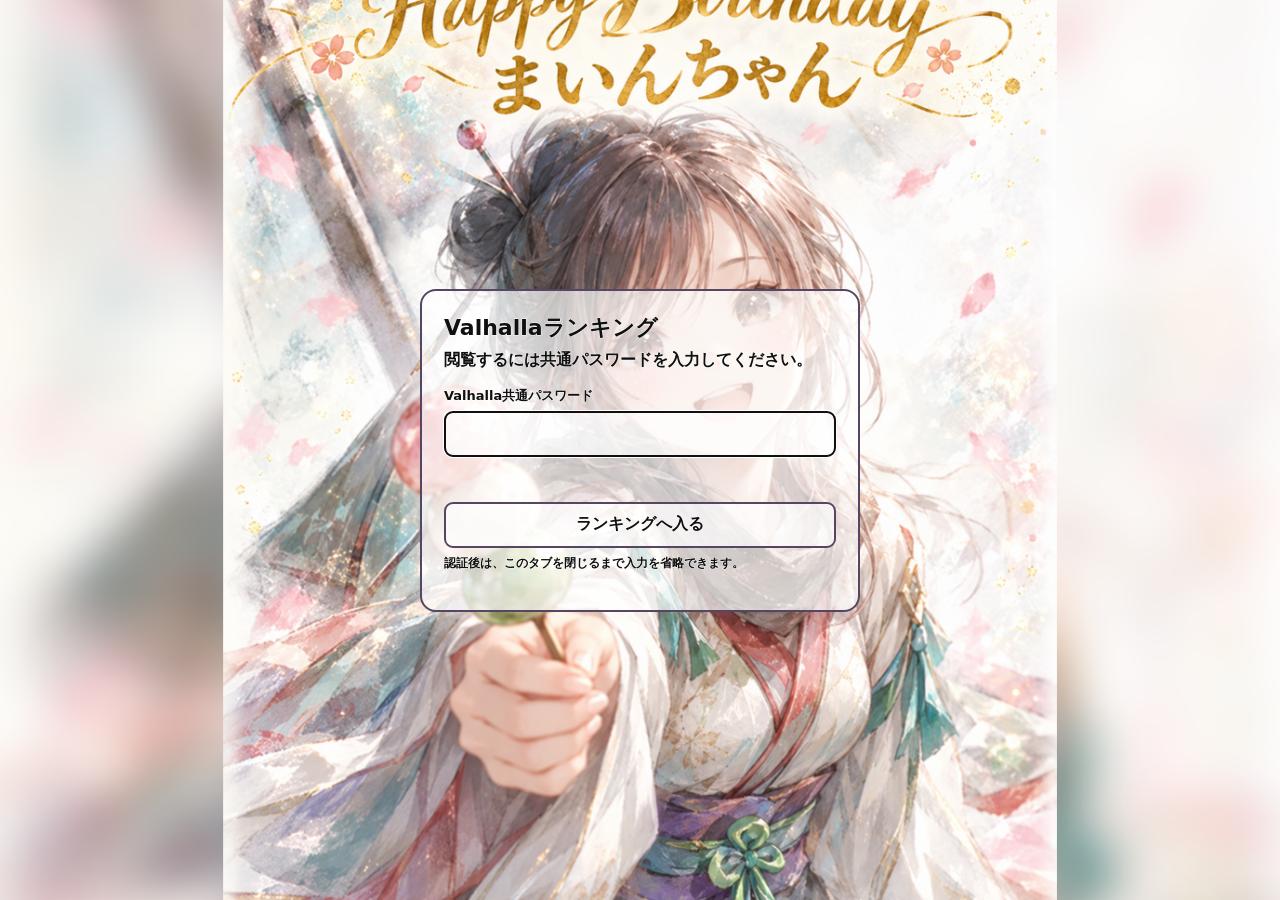
==== formations.html @ 10d47404 "公開ランキング v102: formations.html" ====
<!doctype html>
<html lang="ja">
  <head>
    <meta charset="utf-8" />
    <meta name="viewport" content="width=device-width,initial-scale=1" />
    <meta
      http-equiv="Cache-Control"
      content="no-cache,no-store,must-revalidate"
    />
    <title>みんなの編成</title>
    <meta name="theme-color" content="#554761" />
    <meta name="mobile-web-app-capable" content="yes" />
    <meta name="apple-mobile-web-app-capable" content="yes" />
    <meta name="apple-mobile-web-app-status-bar-style" content="black-translucent" />
    <meta name="apple-mobile-web-app-title" content="Valhalla" />
    <link rel="manifest" href="manifest.webmanifest?v=69" />
    <link rel="apple-touch-icon" sizes="180x180" href="pwa-icon-180.png?v=69" />
    <script src="pwa.js?v=69" defer></script>
    <link rel="stylesheet" href="formations-bulk.css?v=55" />
    <link rel="stylesheet" href="formations.css?v=80" />
    <link rel="stylesheet" href="site-auth.css?v=80" />
    <script src="site-auth.js?v=55" defer></script>
  </head>
  <body>
    <header>
      <div>
        <h1>みんなの編成</h1>
        <p>Valhallaメンバー登録編成</p>
      </div>
      <div class="headButtons">
        <a href="./">ランキングへ戻る</a
        ><button id="openForm">編成を登録</button>
      </div>
    </header>
    <main>
      <p id="status">読込中…</p>
      <div id="players"></div>
    </main>
    <dialog id="formDialog">
      <form id="formationForm">
        <div class="dialogHead">
          <div>
            <h2>編成を登録・編集</h2>
            <p>1人につき最大15編成</p>
          </div>
          <button type="button" id="closeForm">閉じる</button>
        </div>
        <div class="formBody">
          <div class="basic">
            <label
              >プレイヤー名<input
                name="playerName"
                maxlength="30"
                required /></label
            ><label
              >共通キャラレベル<input
                name="commonLevel"
                type="number"
                min="1"
                max="9999"
                required /></label
            ><label
              >編成名・用途<input
                name="formationName"
                maxlength="40"
                placeholder="対人用・防衛用など" /></label
            ><label
              >編成信頼度<select name="reliability" required>
                <option value="1">☆1</option>
                <option value="2">☆2</option>
                <option value="3" selected>☆3</option>
                <option value="4">☆4</option>
                <option value="5">☆5</option>
              </select></label
            ><label class="commentField"
              >編成コメント<textarea
                name="formationComment"
                maxlength="500"
                rows="4"
                placeholder="編成の使い方や注意点など"
              ></textarea></label
            ><label
              >Valhalla共通パスワード<input
                name="guildPassword"
                type="password"
                required /></label
            ><label
              >自分の編集パスワード<input
                name="editPassword"
                type="password"
                minlength="4"
                required
            /></label>
          </div>
          <input name="formationNo" type="hidden" value="1" />
          <div class="formationSwitch">
            <div class="formationSwitchHead">
              <b id="currentFormationLabel">編成1</b
              ><span id="currentFormationState">未入力</span>
            </div>
            <div id="formationTabs" class="formationTabs"></div>
          </div>
          <div id="charFields" class="charFields"></div>
          <p id="formMessage"></p>
          <button class="save" type="submit">入力した編成をまとめて保存</button>
          <p class="bulkNote">登録内容がある編成だけを一度に保存します。</p>
        </div>
      </form>
    </dialog>
    <dialog id="renameDialog">
      <form id="renameForm">
        <div class="dialogHead">
          <div>
            <h2>プレイヤー名を一括変更</h2>
            <p>現在：<span id="renameCurrent"></span></p>
          </div>
          <button type="button" id="closeRename">閉じる</button>
        </div>
        <div class="formBody">
          <p>このプレイヤーが登録している全編成の名前をまとめて変更します。</p>
          <div class="basic">
            <label
              >新しいプレイヤー名<input
                name="newPlayerName"
                maxlength="30"
                required /></label
            ><label
              >Valhalla共通パスワード<input
                name="guildPassword"
                type="password"
                required /></label
            ><label
              >自分の編集パスワード<input
                name="editPassword"
                type="password"
                minlength="4"
                required
            /></label>
          </div>
          <p id="renameMessage"></p>
          <button class="renameConfirm" type="submit">
            全編成のプレイヤー名を変更
          </button>
        </div>
      </form>
    </dialog>
    <dialog id="resetDialog">
      <form id="resetForm">
        <div class="dialogHead">
          <div>
            <h2>編成を初期化</h2>
            <p>
              <span id="resetPlayer"></span>・編成<span id="resetNumber"></span>
            </p>
          </div>
          <button type="button" id="closeReset">閉じる</button>
        </div>
        <div class="formBody">
          <p class="resetWarning">
            この編成の登録データを削除し、編成番号を未登録に戻します。この操作は元に戻せません。
          </p>
          <div class="basic">
            <label
              >Valhalla共通パスワード<input
                name="guildPassword"
                type="password"
                required /></label
            ><label
              >自分の編集パスワード<input
                name="editPassword"
                type="password"
                minlength="4"
                required
            /></label>
          </div>
          <p id="resetMessage"></p>
          <button class="resetConfirm" type="submit">この編成を初期化</button>
        </div>
      </form>
    </dialog>
    <dialog id="deletePlayerDialog">
      <form id="deletePlayerForm">
        <div class="dialogHead">
          <div>
            <h2>登録者を削除</h2>
            <p>対象：<span id="deletePlayerName"></span></p>
          </div>
          <button type="button" id="closeDeletePlayer">閉じる</button>
        </div>
        <div class="formBody">
          <p class="resetWarning">
            この登録者と、登録済みの全編成を削除します。この操作は元に戻せません。
          </p>
          <div class="basic">
            <label
              >Valhalla共通パスワード<input
                name="guildPassword"
                type="password"
                required /></label
            ><label
              >管理者専用パスワード<input
                name="adminPassword"
                type="password"
                required
            /></label>
          </div>
          <p id="deletePlayerMessage"></p>
          <button class="deletePlayerConfirm" type="submit">
            この登録者を削除
          </button>
        </div>
      </form>
    </dialog>
    <script src="formations.js?v=58"></script>
  </body>
</html>
---- formations-bulk.css ----
.formationSwitch{margin-top:14px;padding:10px;border:1px solid var(--line);border-radius:10px;background:#141a23}
.formationSwitchHead{display:flex;justify-content:space-between;align-items:center;margin-bottom:8px}
.formationSwitchHead span{color:var(--muted);font-size:13px}
.formationTabs{display:grid;grid-template-columns:repeat(15,minmax(42px,1fr));gap:5px}
.formationTab{min-height:40px;padding:5px;background:#344154}
.formationTab.active{background:#277fc1}
.formationTab.filled::after{content:"●";display:block;color:#68d391;font-size:8px;line-height:8px}
.bulkNote{margin:7px 0 0;color:var(--muted);font-size:13px;text-align:center}
@media(max-width:700px){.formationTabs{grid-template-columns:repeat(5,1fr)}}
---- formations.css ----
:root {
  --bg: #0d1118;
  --panel: #171d27;
  --card: #202735;
  --line: #354052;
  --text: #f5f7fa;
  --muted: #aab4c2;
  --gold: #f6d56e;
}

/* v7.4.54: keep dialog changes from recalculating background-size: cover. */
body {
  position: relative;
  isolation: isolate;
  background: transparent !important;
}
body::before {
  content: "";
  position: fixed;
  top: 0;
  left: 0;
  width: 100vw;
  height: 100vh;
  height: 100lvh;
  z-index: -1;
  pointer-events: none;
  background: #e9e1eb url("site-theme-bg.png") center / cover no-repeat;
}
dialog {
  background-color: transparent !important;
  background-image: none !important;
  background-attachment: initial !important;
}
@media (max-width: 760px) {
  body::before {
    background-image: url("site-theme-bg-mobile.png");
    background-position: center center;
    background-size: cover;
  }
  dialog { background-image: none !important; }
}
* {
  box-sizing: border-box;
}
body {
  margin: 0;
  background: var(--bg);
  color: var(--text);
  font-family: system-ui, "Yu Gothic UI", sans-serif;
}
header {
  position: sticky;
  top: 0;
  z-index: 5;
  display: flex;
  justify-content: space-between;
  align-items: center;
  gap: 12px;
  padding: 16px 22px;
  background: #141a23;
  border-bottom: 1px solid var(--line);
}
h1 {
  margin: 0;
  font-size: 24px;
}
header p {
  margin: 4px 0 0;
  color: var(--muted);
}
button,
a,
input,
select {
  font: inherit;
}
button,
a {
  min-height: 42px;
  padding: 10px 15px;
  border: 1px solid var(--line);
  border-radius: 9px;
  background: #277fc1;
  color: #fff;
  font-weight: 800;
  text-decoration: none;
  cursor: pointer;
}
.headButtons {
  display: flex;
  gap: 8px;
}
.headButtons a {
  background: #344154;
}
main {
  max-width: 1120px;
  margin: auto;
  padding: 18px;
}
#status {
  color: var(--muted);
}
.player {
  margin-bottom: 16px;
  padding: 16px;
  background: var(--panel);
  border: 1px solid var(--line);
  border-radius: 15px;
}
.playerHead {
  display: flex;
  justify-content: space-between;
  gap: 10px;
  align-items: center;
}
.playerHead h2 {
  margin: 0;
}
.playerHead span {
  color: var(--muted);
}
.formations {
  display: grid;
  grid-template-columns: repeat(2, minmax(0, 1fr));
  gap: 12px;
  margin-top: 14px;
}
.formation {
  padding: 12px;
  background: #111721;
  border: 1px solid var(--line);
  border-radius: 13px;
}
.formation h3 {
  margin: 0 0 10px;
}
.deck {
  display: grid;
  grid-template-columns: repeat(5, minmax(0, 1fr));
  gap: 7px;
}
.char {
  min-width: 0;
  padding: 6px 3px;
  background: var(--card);
  border: 1px solid #39465a;
  border-radius: 11px;
  text-align: center;
}
.portrait {
  width: min(100%, 82px);
  aspect-ratio: 1;
  margin: auto;
  border: 1px solid #4b5668;
  border-radius: 9px;
  overflow: hidden;
  background: #10151d;
}
.portrait img {
  width: 100%;
  height: 100%;
  object-fit: cover;
}
.lv,
.rarity {
  display: block;
  font-size: 11px;
  font-weight: 900;
}
.rarity {
  color: var(--gold);
}
.stats {
  margin-top: 5px;
  padding-top: 5px;
  border-top: 1px solid #ffffff16;
  font-size: 10px;
  line-height: 1.55;
}
.weapon {
  display: inline-block;
  padding: 1px 5px;
  border-radius: 5px;
  background: #7c2532;
}
dialog {
  width: min(1100px, 100vw);
  height: 100vh;
  height: 100dvh;
  max-width: none;
  max-height: none;
  margin: 0 auto;
  padding: 0;
  border: 0;
  background: var(--bg);
  color: var(--text);
  overflow-x: hidden;
  overflow-y: auto;
  overscroll-behavior: contain;
  -webkit-overflow-scrolling: touch;
}
dialog form {
  min-height: 100%;
  min-height: 100dvh;
}
dialog::backdrop {
  background: #000b;
}
.dialogHead {
  position: sticky;
  top: 0;
  z-index: 2;
  display: flex;
  justify-content: space-between;
  align-items: center;
  padding: 14px 18px;
  background: #141a23;
  border-bottom: 1px solid var(--line);
}
.dialogHead h2 {
  margin: 0;
}
.dialogHead p {
  margin: 4px 0 0;
  color: var(--muted);
}
.dialogHead button {
  background: #914348;
}
.formBody {
  padding: 16px 16px max(28px, env(safe-area-inset-bottom));
}
.basic {
  display: grid;
  grid-template-columns: repeat(2, 1fr);
  gap: 10px;
}
.basic label,
.editChar label {
  display: block;
  color: var(--muted);
  font-size: 12px;
}
.basic input,
.basic select,
.basic textarea,
.editChar input,
.editChar select {
  width: 100%;
  min-height: 40px;
  margin-top: 4px;
  padding: 7px;
  border: 1px solid #455268;
  border-radius: 7px;
  background: #0d131c;
  color: #fff;
}
.charFields {
  display: grid;
  grid-template-columns: repeat(5, minmax(155px, 1fr));
  gap: 8px;
  margin-top: 14px;
  overflow-x: auto;
}
.editChar {
  padding: 9px;
  background: #1d2532;
  border-radius: 10px;
}
.editChar h3 {
  margin: 0 0 7px;
}
.pair {
  display: grid;
  grid-template-columns: 1fr 1fr;
  gap: 5px;
}
.save {
  display: block;
  width: 100%;
  margin-top: 14px;
  background: #268f63;
}
#formMessage {
  color: #ffb0b0;
}
.formationHead {
  display: flex;
  justify-content: space-between;
  align-items: center;
  gap: 8px;
  margin-bottom: 10px;
}
.formationHead h3 {
  margin: 0;
}
.formationActions {
  display: flex;
  gap: 6px;
}
.resetFormation,
.resetConfirm {
  background: #963f48;
}
.resetWarning {
  padding: 12px;
  border: 1px solid #963f48;
  border-radius: 9px;
  color: #ffb6bc;
}
.editFormation {
  min-height: 32px;
  padding: 5px 10px;
  background: #46556b;
  font-size: 12px;
}
.runeRows {
  display: grid;
  gap: 4px;
}
.playerToggle {
  display: flex;
  width: 100%;
  justify-content: space-between;
  align-items: center;
  gap: 12px;
  padding: 13px 15px;
  background: #202b3a;
  text-align: left;
  font-size: 18px;
}
.playerToggle small {
  color: var(--muted);
  font-size: 13px;
}
.playerToggle[aria-expanded="true"] {
  background: #285a82;
}
.playerDetails {
  margin-top: 12px;
}
.closePlayerDetails {
  display: block;
  width: min(100%, 520px);
  min-height: 48px;
  margin: 18px auto 2px;
  padding: 12px 18px;
  border: 2px solid #775f83;
  border-radius: 12px;
  background: rgba(74, 56, 84, 0.86);
  color: #fff;
  font: inherit;
  font-weight: 900;
  cursor: pointer;
}
.closePlayerDetails:hover { background: rgba(94, 72, 106, 0.94); }
.closePlayerDetails:focus-visible { outline: 3px solid #8dc9ff; outline-offset: 3px; }
.playerMeta {
  display: flex;
  flex-wrap: wrap;
  align-items: center;
  gap: 10px;
  margin-bottom: 8px;
}
.renamePlayer,
.renameConfirm {
  background: #7654a8;
}
.deletePlayer,
.deletePlayerConfirm {
  background: #963f48;
}
.commentField {
  grid-column: 1/-1;
}
.formationExtra {
  margin-top: 10px;
  padding: 10px;
  border-top: 1px solid #ffffff20;
}
.formationReliability {
  font-weight: 800;
}
.formationReliability span {
  color: var(--gold);
  letter-spacing: 2px;
}
.formationComment {
  margin-top: 6px;
  padding: 9px;
  border-radius: 8px;
  background: #0d131c;
  color: var(--muted);
  white-space: pre-wrap;
  overflow-wrap: anywhere;
}
.playerLevel {
  color: var(--muted);
  font-weight: 800;
}
@media (max-width: 700px) {
  header {
    align-items: flex-start;
    padding: 11px;
    flex-direction: column;
  }
  header h1 {
    font-size: 20px;
  }
  .headButtons {
    width: 100%;
  }
  .headButtons > * {
    flex: 1;
    text-align: center;
  }
  main {
    padding: 10px;
  }
  .formations {
    grid-template-columns: 1fr;
  }
  .player {
    padding: 11px;
  }
  .deck {
    gap: 5px;
  }
  .char {
    padding: 4px 2px;
  }
  .lv,
  .rarity,
  .stats {
    font-size: 9px;
  }
  .basic {
    grid-template-columns: 1fr;
  }
  .charFields {
    grid-template-columns: 1fr;
    overflow: visible;
  }
  .formBody {
    padding: 10px 10px max(34px, env(safe-area-inset-bottom));
  }
}

/* Keep one fixed-size background while lists and dialogs open. */
body {
  position: relative;
  isolation: isolate;
  background: transparent !important;
}
body::before {
  content: "";
  position: fixed;
  top: 0;
  left: 0;
  z-index: -1;
  width: 100vw;
  height: 100vh;
  height: 100lvh;
  pointer-events: none;
  background-color: #e9e1eb;
  background-image: url("site-theme-bg.png");
  background-position: center center;
  background-size: cover;
  background-repeat: no-repeat;
}
dialog { background-color: transparent !important; background-image: none !important; }
@media (max-width: 700px) {
  body::before {
    width: 100vw;
    height: 100vh;
    height: 100lvh;
    background-image: url("site-theme-bg-mobile.png");
    background-position: center center;
  }
}

/* v7.4.34 approved MementoMori glass theme */
:root {
  --bg: transparent;
  --panel: rgba(255, 255, 255, 0.03);
  --card: rgba(255, 255, 255, 0.03);
  --line: #554761;
  --text: #101010;
  --muted: #242424;
  --gold: #684a00;
}
html {
  min-height: 100%;
  background: #e9e1eb;
}
body,
dialog {
  background-color: #e9e1eb;
  background-image: url("site-theme-bg.png");
  background-position: center;
  background-size: cover;
  background-repeat: no-repeat;
  background-attachment: fixed;
  color: var(--text);
  font-weight: 700;
  text-shadow: none;
  -webkit-text-stroke: 0.85px rgba(255, 255, 255, 0.98);
  paint-order: stroke fill;
}

/* Match every registration control to the approved TOP typography. */
.basic input,
.basic select,
.basic textarea,
.editChar input,
.editChar select {
  color: #101010 !important;
  caret-color: #101010;
  font-weight: 700;
  text-shadow: none !important;
  -webkit-text-stroke: 0.85px rgba(255, 255, 255, 0.98);
  paint-order: stroke fill;
}
.basic input::placeholder,
.basic textarea::placeholder,
.editChar input::placeholder {
  color: #3b3b3b !important;
  opacity: 1;
}
.basic select option,
.editChar select option {
  background: #f4edf6;
  color: #101010;
}
header,
.player,
.formation,
.char,
.portrait,
.dialogHead,
.editChar,
.formationComment,
.playerToggle,
.basic input,
.basic select,
.basic textarea,
.editChar input,
.editChar select {
  background: rgba(255, 255, 255, 0.03) !important;
  backdrop-filter: none;
  box-shadow: none !important;
  border-color: var(--line) !important;
}
.player,
.formation,
.char,
.portrait,
.playerToggle,
.basic input,
.basic select,
.basic textarea,
.editChar input,
.editChar select,
button,
a {
  border-width: 2px !important;
}
button,
a {
  background: rgba(255, 255, 255, 0.03) !important;
  color: var(--text) !important;
  border-color: var(--line) !important;
  box-shadow: none !important;
  backdrop-filter: none;
}
h1,
h2,
h3,
button,
a,
.lv,
.rarity,
.formationReliability {
  color: #050505 !important;
  font-weight: 900 !important;
}
header p,
#status,
.playerHead span,
.playerToggle small,
.basic label,
.editChar label,
.dialogHead p,
.formationComment,
.playerLevel {
  color: var(--muted) !important;
  font-weight: 700;
}
dialog::backdrop {
  background: transparent;
}
@media (max-width: 700px) {
  body {
    position: relative;
    isolation: isolate;
    background: transparent;
  }
  body::before {
    content: "";
    position: fixed;
    inset: 0;
    z-index: -1;
    pointer-events: none;
    background-color: #e9e1eb;
    background-image: url("site-theme-bg-mobile.png");
    background-position: center center;
    background-size: cover;
    background-repeat: no-repeat;
  }
  dialog {
    background-image: url("site-theme-bg-mobile.png");
    background-attachment: fixed;
    background-position: center center;
    background-size: cover;
  }
}

/* v7.4.54 final cascade guard: dialogs never resize the page background. */
body { position: relative; isolation: isolate; background: transparent !important; }
body::before {
  content: ""; position: fixed; top: 0; left: 0; width: 100vw;
  height: 100vh; height: 100lvh; z-index: -1; pointer-events: none;
  background: #e9e1eb url("site-theme-bg.png") center / cover no-repeat;
}
dialog {
  background-color: transparent !important;
  background-image: none !important;
  background-attachment: initial !important;
}
@media (max-width: 760px) {
  body::before { background-image: url("site-theme-bg-mobile.png"); }
  dialog { background-image: none !important; }
}

/* v7.4.56: selectable controls, 70% white, no blur. */
button, select, input, textarea,
a[href], [role="button"], details > summary,
.playerToggle, .formationCard, .editChar {
  background-color: rgba(255, 255, 255, 0.70) !important;
  background-image: none !important;
  -webkit-backdrop-filter: none !important;
  backdrop-filter: none !important;
}

/* v7.4.58: editor/management dialogs fully cover the list below. */
dialog[open] {
  background-color: #e9e1eb !important;
  background-image: url("site-theme-bg.png") !important;
  background-position: center center !important;
  background-size: cover !important;
  background-repeat: no-repeat !important;
  background-attachment: fixed !important;
}
dialog::backdrop { background: #e9e1eb !important; }
@media (max-width: 760px) {
  dialog[open] {
    background-image: url("site-theme-bg-mobile.png") !important;
    background-position: center center !important;
  }
}


/* v7.4.59: hide the registration list behind every open modal. */
body:has(dialog[open]) > header,
body:has(dialog[open]) > main,
body:has(#siteAuthGate:not([hidden])) > header,
body:has(#siteAuthGate:not([hidden])) > main {
  visibility: hidden !important;
}

/* v7.4.61: dialogs reuse the stable body background; all frames use the
   approved 70% white surface. */
dialog[open] {
  background-color: transparent !important;
  background-image: none !important;
  background-attachment: initial !important;
}
dialog::backdrop { background: transparent !important; }
header,
.player,
.formation,
.char,
.portrait,
.dialogHead,
.editChar,
.formationComment,
.playerToggle,
.formationSwitch,
.resetWarning,
.basic input,
.basic select,
.basic textarea,
.editChar input,
.editChar select {
  background-color: rgba(255, 255, 255, 0.70) !important;
  background-image: none !important;
  -webkit-backdrop-filter: none !important;
  backdrop-filter: none !important;
}
---- site-auth.css ----
#siteAuthGate {
  position: fixed;
  inset: 0;
  z-index: 10000;
  display: grid;
  place-items: center;
  padding: 18px;
  background-color: #0e1117;
  background-image: url("site-theme-bg-pc-rest.png?v=3");
  background-position: center;
  background-size: cover;
  background-repeat: no-repeat;
  color: #fff;
  font-family: system-ui, "Yu Gothic UI", sans-serif;
  text-shadow: none !important;
  -webkit-text-stroke: 0 !important;
}
#siteAuthGate[hidden] {
  display: none !important;
}
.siteAuthBox {
  width: min(440px, 100%);
  padding: 22px;
  border: 2px solid #93a1b5;
  border-radius: 16px;
  background: rgba(17, 23, 34, 0.82);
  box-shadow: 0 20px 60px #0008;
  text-shadow: none !important;
}
.siteAuthBox h1 {
  margin: 0 0 7px;
  color: #fff !important;
  font-size: 22px;
  font-weight: 900;
  text-shadow: none !important;
}
.siteAuthBox p {
  margin: 7px 0 16px;
  color: #eef2f7 !important;
  font-weight: 600;
  text-shadow: none !important;
}
.siteAuthBox label {
  display: block;
  color: #fff !important;
  font-size: 13px;
  font-weight: 700;
  text-shadow: none !important;
}
.siteAuthBox input {
  display: block;
  width: 100%;
  min-height: 46px;
  margin-top: 6px;
  padding: 9px 11px;
  border: 2px solid #9ba9bd !important;
  border-radius: 8px;
  background: rgba(8, 13, 21, 0.92) !important;
  color: #fff !important;
  font: inherit;
  font-weight: 700;
  text-shadow: none !important;
  caret-color: #fff;
}
.siteAuthBox input::placeholder {
  color: #b8c1ce;
  opacity: 1;
}
.siteAuthBox button {
  width: 100%;
  min-height: 46px;
  margin-top: 13px;
  border: 2px solid #80c8fa !important;
  border-radius: 9px;
  background: #1976b8 !important;
  color: #fff !important;
  font: inherit;
  font-weight: 900;
  text-shadow: none !important;
}
.siteAuthMessage {
  min-height: 22px;
  margin: 10px 0 0 !important;
  color: #ffbdc2 !important;
  text-shadow: none !important;
}
.siteAuthNote {
  font-size: 12px;
}
@media (max-width: 600px) {
  #siteAuthGate {
    padding: 14px;
    background-image: url("site-theme-bg-mobile-rest.png?v=3");
    background-position: center center;
  }
  .siteAuthBox {
    padding: 18px;
  }
}

/* Use the same dark text with white edge as the TOP page. */
#siteAuthGate,
.siteAuthBox,
.siteAuthBox h1,
.siteAuthBox p,
.siteAuthBox label,
.siteAuthBox input,
.siteAuthBox button {
  color: #101010 !important;
  text-shadow: none !important;
  -webkit-text-stroke: 0.85px rgba(255, 255, 255, 0.98) !important;
  paint-order: stroke fill;
}
.siteAuthBox {
  background: rgba(255, 255, 255, 0.08);
  border-color: #554761;
  box-shadow: none;
}
.siteAuthBox input {
  background: rgba(255, 255, 255, 0.08) !important;
  border-color: #554761 !important;
  caret-color: #101010;
}
.siteAuthBox input::placeholder {
  color: #3b3b3b;
  opacity: 1;
}
.siteAuthBox button {
  background: rgba(255, 255, 255, 0.08) !important;
  border-color: #554761 !important;
}
.siteAuthMessage {
  color: #8b1522 !important;
}
#siteAuthGate {
  /* The gate must fully cover the TOP page while authentication is pending. */
  background-color: #e9e1eb !important;
  background-image: url("site-theme-bg-pc-rest.png?v=3") !important;
  background-position: center center !important;
  background-size: cover !important;
  background-repeat: no-repeat !important;
}

@media (max-width: 600px) {
  #siteAuthGate {
    background-image: url("site-theme-bg-mobile-rest.png?v=3") !important;
  }
}

#siteAuthGate input,
#siteAuthGate button {
  background-color: rgba(255, 255, 255, 0.70) !important;
  background-image: none !important;
  -webkit-backdrop-filter: none !important;
  backdrop-filter: none !important;
}

/* v7.4.61: login frame matches every other framed surface. */
#siteAuthGate .siteAuthBox {
  background-color: rgba(255, 255, 255, 0.70) !important;
  background-image: none !important;
  -webkit-backdrop-filter: none !important;
  backdrop-filter: none !important;
}
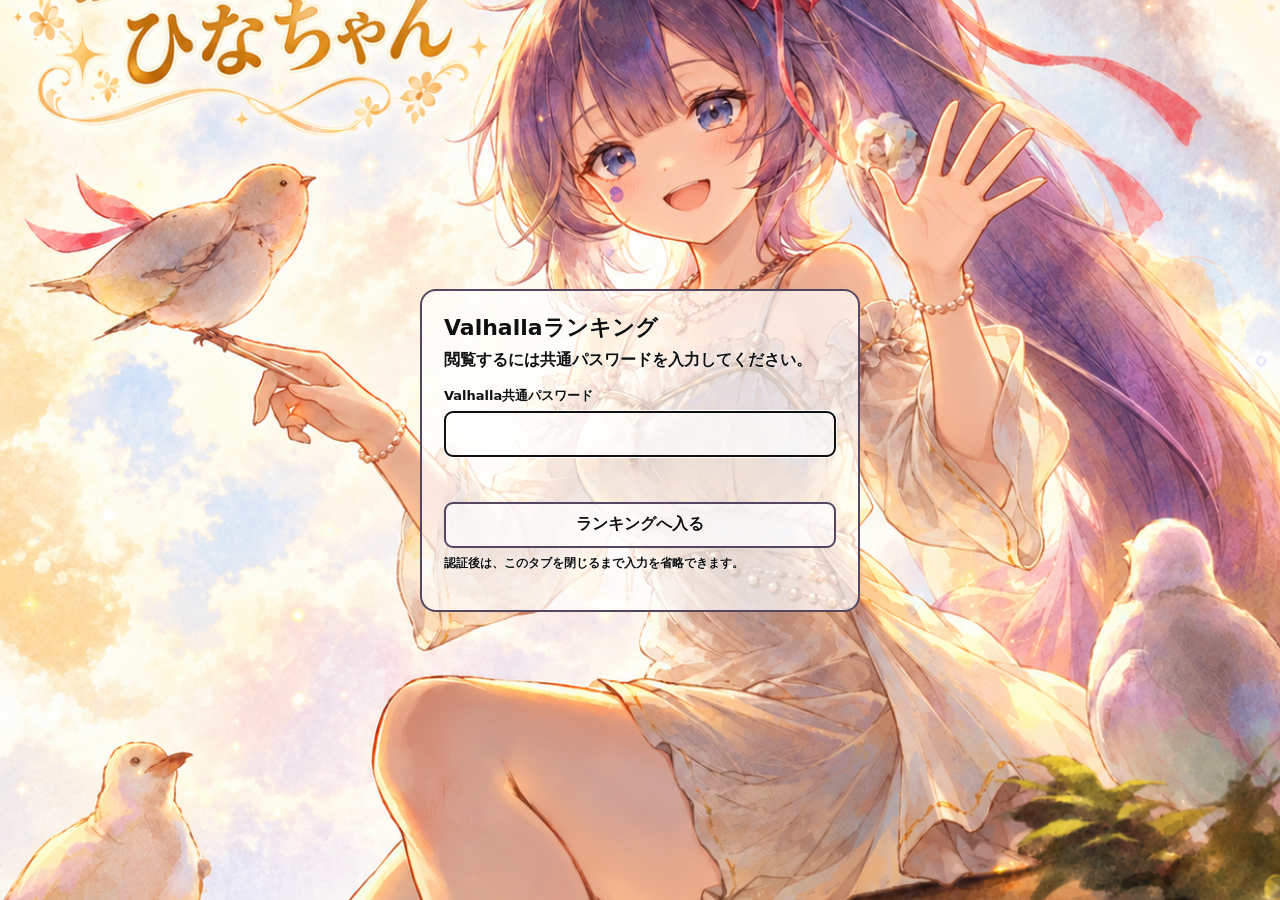
==== commit 9d66c83b: "公開ランキング v108: formations.html" ====
--- a/formations.html
+++ b/formations.html
@@ -15,10 +15,10 @@
     <meta name="apple-mobile-web-app-title" content="Valhalla" />
     <link rel="manifest" href="manifest.webmanifest?v=69" />
     <link rel="apple-touch-icon" sizes="180x180" href="pwa-icon-180.png?v=69" />
-    <script src="pwa.js?v=69" defer></script>
+    <script src="pwa.js?v=70" defer></script>
     <link rel="stylesheet" href="formations-bulk.css?v=55" />
-    <link rel="stylesheet" href="formations.css?v=80" />
-    <link rel="stylesheet" href="site-auth.css?v=80" />
+    <link rel="stylesheet" href="formations.css?v=81" />
+    <link rel="stylesheet" href="site-auth.css?v=81" />
     <script src="site-auth.js?v=55" defer></script>
   </head>
   <body>
--- a/formations.css
+++ b/formations.css
@@ -24,7 +24,7 @@
   height: 100lvh;
   z-index: -1;
   pointer-events: none;
-  background: #e9e1eb url("site-theme-bg.png") center / cover no-repeat;
+  background: #e9e1eb url("site-theme-bg-pc-rest.png?v=3") center / cover no-repeat;
 }
 dialog {
   background-color: transparent !important;
@@ -33,7 +33,7 @@
 }
 @media (max-width: 760px) {
   body::before {
-    background-image: url("site-theme-bg-mobile.png");
+    background-image: url("site-theme-bg-mobile-rest.png?v=3");
     background-position: center center;
     background-size: cover;
   }
@@ -184,6 +184,12 @@
   border-radius: 5px;
   background: #7c2532;
 }
+.equipmentField { margin:10px 0 0; padding:9px; border:1px solid #455268; border-radius:9px; }
+.equipmentField legend { padding:0 5px; color:var(--muted); font-size:12px; font-weight:800; }
+.equipmentGrid { display:grid; grid-template-columns:repeat(2,minmax(0,1fr)); gap:7px; }
+.equipmentTotal { margin:7px 0 0; color:#98e2a8; font-size:12px; font-weight:900; text-align:right; }
+.equipmentField.is-invalid { border-color:#ff6b75; background:rgba(145,67,72,.18); }
+.equipmentField.is-invalid .equipmentTotal { color:#ff9da5; }
 dialog {
   width: min(1100px, 100vw);
   height: 100vh;
@@ -464,7 +470,7 @@
   height: 100lvh;
   pointer-events: none;
   background-color: #e9e1eb;
-  background-image: url("site-theme-bg.png");
+  background-image: url("site-theme-bg-pc-rest.png?v=3");
   background-position: center center;
   background-size: cover;
   background-repeat: no-repeat;
@@ -475,7 +481,7 @@
     width: 100vw;
     height: 100vh;
     height: 100lvh;
-    background-image: url("site-theme-bg-mobile.png");
+    background-image: url("site-theme-bg-mobile-rest.png?v=3");
     background-position: center center;
   }
 }
@@ -497,7 +503,7 @@
 body,
 dialog {
   background-color: #e9e1eb;
-  background-image: url("site-theme-bg.png");
+  background-image: url("site-theme-bg-pc-rest.png?v=3");
   background-position: center;
   background-size: cover;
   background-repeat: no-repeat;
@@ -613,13 +619,13 @@
     z-index: -1;
     pointer-events: none;
     background-color: #e9e1eb;
-    background-image: url("site-theme-bg-mobile.png");
+    background-image: url("site-theme-bg-mobile-rest.png?v=3");
     background-position: center center;
     background-size: cover;
     background-repeat: no-repeat;
   }
   dialog {
-    background-image: url("site-theme-bg-mobile.png");
+    background-image: url("site-theme-bg-mobile-rest.png?v=3");
     background-attachment: fixed;
     background-position: center center;
     background-size: cover;
@@ -631,7 +637,7 @@
 body::before {
   content: ""; position: fixed; top: 0; left: 0; width: 100vw;
   height: 100vh; height: 100lvh; z-index: -1; pointer-events: none;
-  background: #e9e1eb url("site-theme-bg.png") center / cover no-repeat;
+  background: #e9e1eb url("site-theme-bg-pc-rest.png?v=3") center / cover no-repeat;
 }
 dialog {
   background-color: transparent !important;
@@ -639,7 +645,7 @@
   background-attachment: initial !important;
 }
 @media (max-width: 760px) {
-  body::before { background-image: url("site-theme-bg-mobile.png"); }
+  body::before { background-image: url("site-theme-bg-mobile-rest.png?v=3"); }
   dialog { background-image: none !important; }
 }
 
@@ -656,7 +662,7 @@
 /* v7.4.58: editor/management dialogs fully cover the list below. */
 dialog[open] {
   background-color: #e9e1eb !important;
-  background-image: url("site-theme-bg.png") !important;
+  background-image: url("site-theme-bg-pc-rest.png?v=3") !important;
   background-position: center center !important;
   background-size: cover !important;
   background-repeat: no-repeat !important;
@@ -665,7 +671,7 @@
 dialog::backdrop { background: #e9e1eb !important; }
 @media (max-width: 760px) {
   dialog[open] {
-    background-image: url("site-theme-bg-mobile.png") !important;
+    background-image: url("site-theme-bg-mobile-rest.png?v=3") !important;
     background-position: center center !important;
   }
 }
--- a/site-auth.css
+++ b/site-auth.css
@@ -6,7 +6,7 @@
   place-items: center;
   padding: 18px;
   background-color: #0e1117;
-  background-image: url("site-theme-bg-pc-rest.png?v=3");
+  background-image: url("site-theme-bg-pc-rest.png?v=4");
   background-position: center;
   background-size: cover;
   background-repeat: no-repeat;
@@ -90,7 +90,7 @@
 @media (max-width: 600px) {
   #siteAuthGate {
     padding: 14px;
-    background-image: url("site-theme-bg-mobile-rest.png?v=3");
+    background-image: url("site-theme-bg-mobile-rest.png?v=4");
     background-position: center center;
   }
   .siteAuthBox {
@@ -135,7 +135,7 @@
 #siteAuthGate {
   /* The gate must fully cover the TOP page while authentication is pending. */
   background-color: #e9e1eb !important;
-  background-image: url("site-theme-bg-pc-rest.png?v=3") !important;
+  background-image: url("site-theme-bg-pc-rest.png?v=4") !important;
   background-position: center center !important;
   background-size: cover !important;
   background-repeat: no-repeat !important;
@@ -143,7 +143,7 @@
 
 @media (max-width: 600px) {
   #siteAuthGate {
-    background-image: url("site-theme-bg-mobile-rest.png?v=3") !important;
+    background-image: url("site-theme-bg-mobile-rest.png?v=4") !important;
   }
 }
 
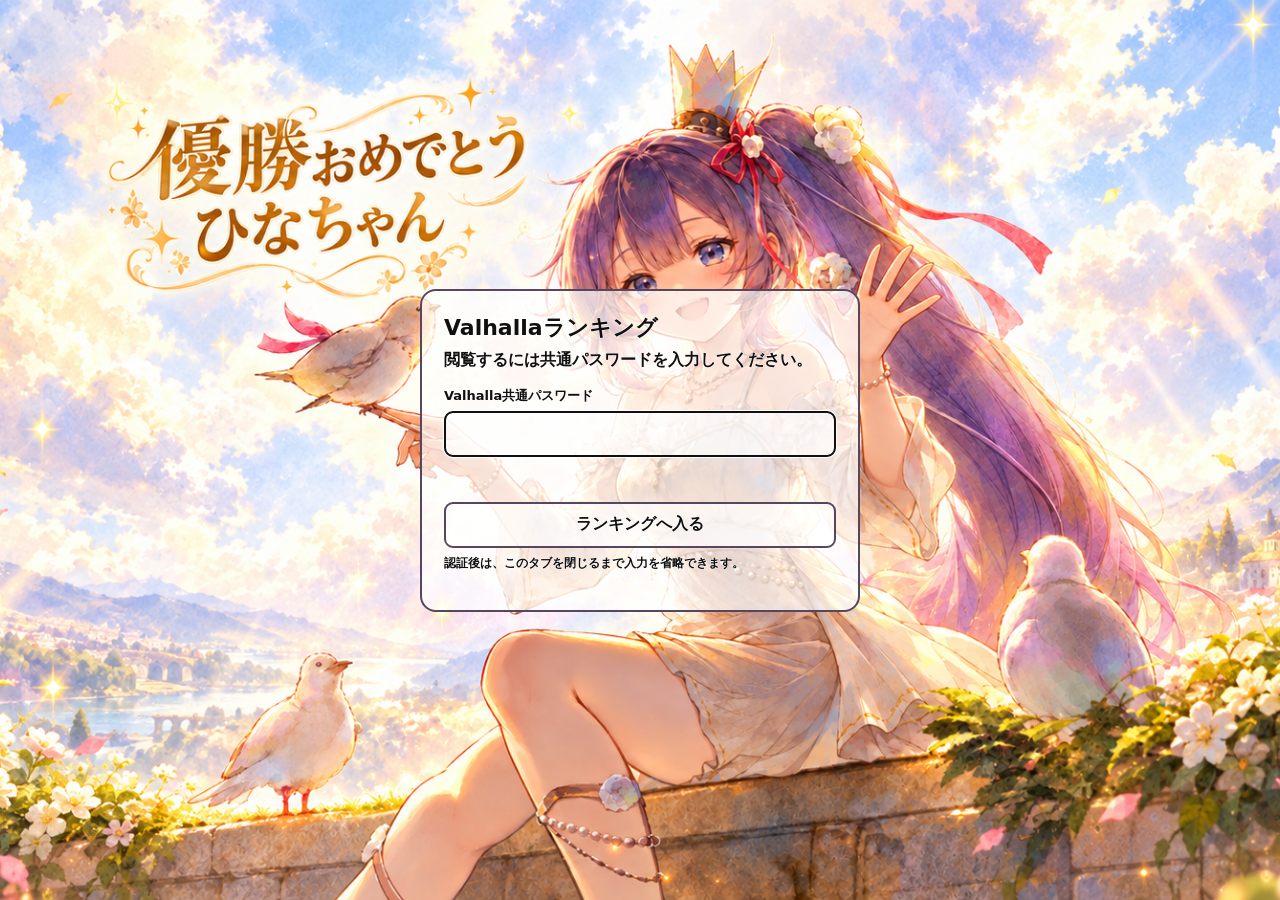
==== commit 2391d68e: "公開ランキング v111: formations.html" ====
--- a/formations.html
+++ b/formations.html
@@ -15,10 +15,10 @@
     <meta name="apple-mobile-web-app-title" content="Valhalla" />
     <link rel="manifest" href="manifest.webmanifest?v=69" />
     <link rel="apple-touch-icon" sizes="180x180" href="pwa-icon-180.png?v=69" />
-    <script src="pwa.js?v=70" defer></script>
+    <script src="pwa.js?v=71" defer></script>
     <link rel="stylesheet" href="formations-bulk.css?v=55" />
-    <link rel="stylesheet" href="formations.css?v=81" />
-    <link rel="stylesheet" href="site-auth.css?v=81" />
+    <link rel="stylesheet" href="formations.css?v=82" />
+    <link rel="stylesheet" href="site-auth.css?v=82" />
     <script src="site-auth.js?v=55" defer></script>
   </head>
   <body>
--- a/formations.css
+++ b/formations.css
@@ -24,7 +24,7 @@
   height: 100lvh;
   z-index: -1;
   pointer-events: none;
-  background: #e9e1eb url("site-theme-bg-pc-rest.png?v=3") center / cover no-repeat;
+  background: #e9e1eb url("site-theme-bg-pc-rest.png?v=4") center / cover no-repeat;
 }
 dialog {
   background-color: transparent !important;
@@ -33,7 +33,7 @@
 }
 @media (max-width: 760px) {
   body::before {
-    background-image: url("site-theme-bg-mobile-rest.png?v=3");
+    background-image: url("site-theme-bg-mobile-rest.png?v=4");
     background-position: center center;
     background-size: cover;
   }
@@ -470,7 +470,7 @@
   height: 100lvh;
   pointer-events: none;
   background-color: #e9e1eb;
-  background-image: url("site-theme-bg-pc-rest.png?v=3");
+  background-image: url("site-theme-bg-pc-rest.png?v=4");
   background-position: center center;
   background-size: cover;
   background-repeat: no-repeat;
@@ -481,7 +481,7 @@
     width: 100vw;
     height: 100vh;
     height: 100lvh;
-    background-image: url("site-theme-bg-mobile-rest.png?v=3");
+    background-image: url("site-theme-bg-mobile-rest.png?v=4");
     background-position: center center;
   }
 }
@@ -503,7 +503,7 @@
 body,
 dialog {
   background-color: #e9e1eb;
-  background-image: url("site-theme-bg-pc-rest.png?v=3");
+  background-image: url("site-theme-bg-pc-rest.png?v=4");
   background-position: center;
   background-size: cover;
   background-repeat: no-repeat;
@@ -619,13 +619,13 @@
     z-index: -1;
     pointer-events: none;
     background-color: #e9e1eb;
-    background-image: url("site-theme-bg-mobile-rest.png?v=3");
+    background-image: url("site-theme-bg-mobile-rest.png?v=4");
     background-position: center center;
     background-size: cover;
     background-repeat: no-repeat;
   }
   dialog {
-    background-image: url("site-theme-bg-mobile-rest.png?v=3");
+    background-image: url("site-theme-bg-mobile-rest.png?v=4");
     background-attachment: fixed;
     background-position: center center;
     background-size: cover;
@@ -637,7 +637,7 @@
 body::before {
   content: ""; position: fixed; top: 0; left: 0; width: 100vw;
   height: 100vh; height: 100lvh; z-index: -1; pointer-events: none;
-  background: #e9e1eb url("site-theme-bg-pc-rest.png?v=3") center / cover no-repeat;
+  background: #e9e1eb url("site-theme-bg-pc-rest.png?v=4") center / cover no-repeat;
 }
 dialog {
   background-color: transparent !important;
@@ -645,7 +645,7 @@
   background-attachment: initial !important;
 }
 @media (max-width: 760px) {
-  body::before { background-image: url("site-theme-bg-mobile-rest.png?v=3"); }
+  body::before { background-image: url("site-theme-bg-mobile-rest.png?v=4"); }
   dialog { background-image: none !important; }
 }
 
@@ -662,7 +662,7 @@
 /* v7.4.58: editor/management dialogs fully cover the list below. */
 dialog[open] {
   background-color: #e9e1eb !important;
-  background-image: url("site-theme-bg-pc-rest.png?v=3") !important;
+  background-image: url("site-theme-bg-pc-rest.png?v=4") !important;
   background-position: center center !important;
   background-size: cover !important;
   background-repeat: no-repeat !important;
@@ -671,7 +671,7 @@
 dialog::backdrop { background: #e9e1eb !important; }
 @media (max-width: 760px) {
   dialog[open] {
-    background-image: url("site-theme-bg-mobile-rest.png?v=3") !important;
+    background-image: url("site-theme-bg-mobile-rest.png?v=4") !important;
     background-position: center center !important;
   }
 }
--- a/site-auth.css
+++ b/site-auth.css
@@ -6,7 +6,7 @@
   place-items: center;
   padding: 18px;
   background-color: #0e1117;
-  background-image: url("site-theme-bg-pc-rest.png?v=4");
+  background-image: url("site-theme-bg-pc-rest.png?v=5");
   background-position: center;
   background-size: cover;
   background-repeat: no-repeat;
@@ -90,7 +90,7 @@
 @media (max-width: 600px) {
   #siteAuthGate {
     padding: 14px;
-    background-image: url("site-theme-bg-mobile-rest.png?v=4");
+    background-image: url("site-theme-bg-mobile-rest.png?v=5");
     background-position: center center;
   }
   .siteAuthBox {
@@ -135,7 +135,7 @@
 #siteAuthGate {
   /* The gate must fully cover the TOP page while authentication is pending. */
   background-color: #e9e1eb !important;
-  background-image: url("site-theme-bg-pc-rest.png?v=4") !important;
+  background-image: url("site-theme-bg-pc-rest.png?v=5") !important;
   background-position: center center !important;
   background-size: cover !important;
   background-repeat: no-repeat !important;
@@ -143,7 +143,7 @@
 
 @media (max-width: 600px) {
   #siteAuthGate {
-    background-image: url("site-theme-bg-mobile-rest.png?v=4") !important;
+    background-image: url("site-theme-bg-mobile-rest.png?v=5") !important;
   }
 }
 
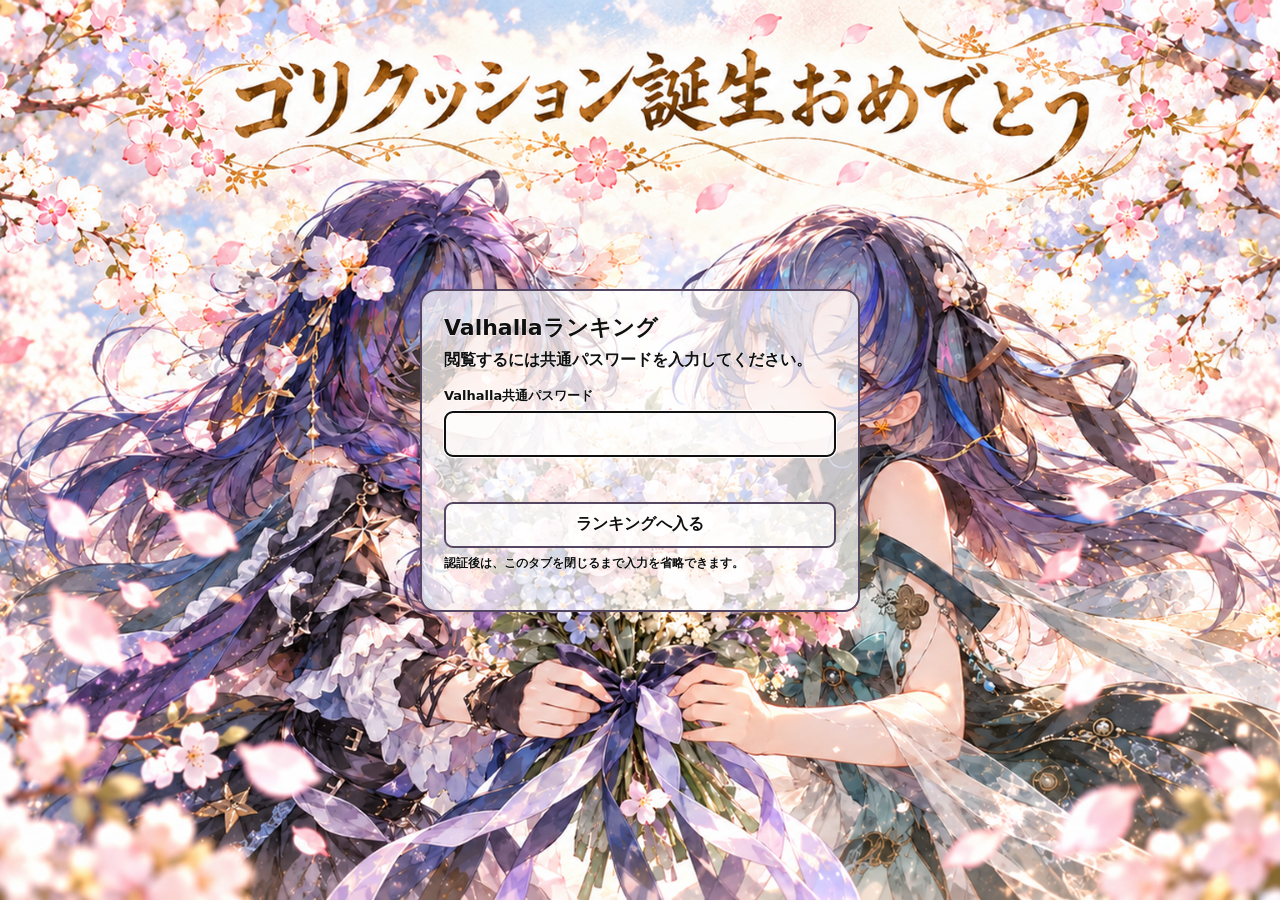
==== commit 7cadad8f: "公開ランキング v112: formations.html" ====
--- a/formations.html
+++ b/formations.html
@@ -15,10 +15,10 @@
     <meta name="apple-mobile-web-app-title" content="Valhalla" />
     <link rel="manifest" href="manifest.webmanifest?v=69" />
     <link rel="apple-touch-icon" sizes="180x180" href="pwa-icon-180.png?v=69" />
-    <script src="pwa.js?v=71" defer></script>
+    <script src="pwa.js?v=72" defer></script>
     <link rel="stylesheet" href="formations-bulk.css?v=55" />
-    <link rel="stylesheet" href="formations.css?v=82" />
-    <link rel="stylesheet" href="site-auth.css?v=82" />
+    <link rel="stylesheet" href="formations.css?v=83" />
+    <link rel="stylesheet" href="site-auth.css?v=83" />
     <script src="site-auth.js?v=55" defer></script>
   </head>
   <body>
--- a/formations.css
+++ b/formations.css
@@ -24,7 +24,7 @@
   height: 100lvh;
   z-index: -1;
   pointer-events: none;
-  background: #e9e1eb url("site-theme-bg-pc-rest.png?v=4") center / cover no-repeat;
+  background: #e9e1eb url("site-theme-bg-pc-rest.png?v=5") center / cover no-repeat;
 }
 dialog {
   background-color: transparent !important;
@@ -33,7 +33,7 @@
 }
 @media (max-width: 760px) {
   body::before {
-    background-image: url("site-theme-bg-mobile-rest.png?v=4");
+    background-image: url("site-theme-bg-mobile-rest.png?v=5");
     background-position: center center;
     background-size: cover;
   }
@@ -470,7 +470,7 @@
   height: 100lvh;
   pointer-events: none;
   background-color: #e9e1eb;
-  background-image: url("site-theme-bg-pc-rest.png?v=4");
+  background-image: url("site-theme-bg-pc-rest.png?v=5");
   background-position: center center;
   background-size: cover;
   background-repeat: no-repeat;
@@ -481,7 +481,7 @@
     width: 100vw;
     height: 100vh;
     height: 100lvh;
-    background-image: url("site-theme-bg-mobile-rest.png?v=4");
+    background-image: url("site-theme-bg-mobile-rest.png?v=5");
     background-position: center center;
   }
 }
@@ -503,7 +503,7 @@
 body,
 dialog {
   background-color: #e9e1eb;
-  background-image: url("site-theme-bg-pc-rest.png?v=4");
+  background-image: url("site-theme-bg-pc-rest.png?v=5");
   background-position: center;
   background-size: cover;
   background-repeat: no-repeat;
@@ -619,13 +619,13 @@
     z-index: -1;
     pointer-events: none;
     background-color: #e9e1eb;
-    background-image: url("site-theme-bg-mobile-rest.png?v=4");
+    background-image: url("site-theme-bg-mobile-rest.png?v=5");
     background-position: center center;
     background-size: cover;
     background-repeat: no-repeat;
   }
   dialog {
-    background-image: url("site-theme-bg-mobile-rest.png?v=4");
+    background-image: url("site-theme-bg-mobile-rest.png?v=5");
     background-attachment: fixed;
     background-position: center center;
     background-size: cover;
@@ -637,7 +637,7 @@
 body::before {
   content: ""; position: fixed; top: 0; left: 0; width: 100vw;
   height: 100vh; height: 100lvh; z-index: -1; pointer-events: none;
-  background: #e9e1eb url("site-theme-bg-pc-rest.png?v=4") center / cover no-repeat;
+  background: #e9e1eb url("site-theme-bg-pc-rest.png?v=5") center / cover no-repeat;
 }
 dialog {
   background-color: transparent !important;
@@ -645,7 +645,7 @@
   background-attachment: initial !important;
 }
 @media (max-width: 760px) {
-  body::before { background-image: url("site-theme-bg-mobile-rest.png?v=4"); }
+  body::before { background-image: url("site-theme-bg-mobile-rest.png?v=5"); }
   dialog { background-image: none !important; }
 }
 
@@ -662,7 +662,7 @@
 /* v7.4.58: editor/management dialogs fully cover the list below. */
 dialog[open] {
   background-color: #e9e1eb !important;
-  background-image: url("site-theme-bg-pc-rest.png?v=4") !important;
+  background-image: url("site-theme-bg-pc-rest.png?v=5") !important;
   background-position: center center !important;
   background-size: cover !important;
   background-repeat: no-repeat !important;
@@ -671,7 +671,7 @@
 dialog::backdrop { background: #e9e1eb !important; }
 @media (max-width: 760px) {
   dialog[open] {
-    background-image: url("site-theme-bg-mobile-rest.png?v=4") !important;
+    background-image: url("site-theme-bg-mobile-rest.png?v=5") !important;
     background-position: center center !important;
   }
 }
--- a/site-auth.css
+++ b/site-auth.css
@@ -6,7 +6,7 @@
   place-items: center;
   padding: 18px;
   background-color: #0e1117;
-  background-image: url("site-theme-bg-pc-rest.png?v=5");
+  background-image: url("site-theme-bg-pc-rest.png?v=6");
   background-position: center;
   background-size: cover;
   background-repeat: no-repeat;
@@ -90,7 +90,7 @@
 @media (max-width: 600px) {
   #siteAuthGate {
     padding: 14px;
-    background-image: url("site-theme-bg-mobile-rest.png?v=5");
+    background-image: url("site-theme-bg-mobile-rest.png?v=6");
     background-position: center center;
   }
   .siteAuthBox {
@@ -135,7 +135,7 @@
 #siteAuthGate {
   /* The gate must fully cover the TOP page while authentication is pending. */
   background-color: #e9e1eb !important;
-  background-image: url("site-theme-bg-pc-rest.png?v=5") !important;
+  background-image: url("site-theme-bg-pc-rest.png?v=6") !important;
   background-position: center center !important;
   background-size: cover !important;
   background-repeat: no-repeat !important;
@@ -143,7 +143,7 @@
 
 @media (max-width: 600px) {
   #siteAuthGate {
-    background-image: url("site-theme-bg-mobile-rest.png?v=5") !important;
+    background-image: url("site-theme-bg-mobile-rest.png?v=6") !important;
   }
 }
 
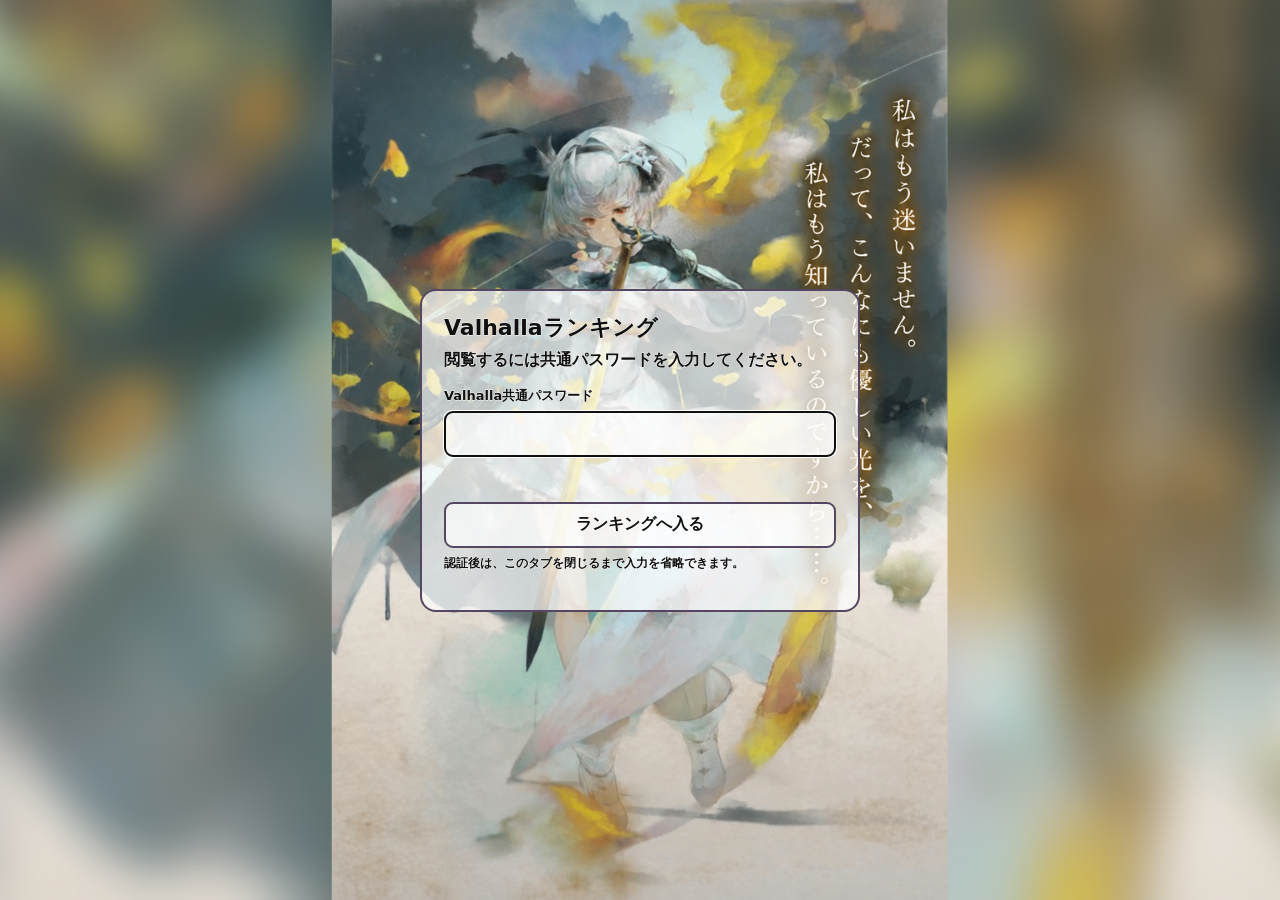
==== commit 16a828dd: "公開ランキング v112: formations.html" ====
--- a/formations.html
+++ b/formations.html
@@ -15,10 +15,10 @@
     <meta name="apple-mobile-web-app-title" content="Valhalla" />
     <link rel="manifest" href="manifest.webmanifest?v=69" />
     <link rel="apple-touch-icon" sizes="180x180" href="pwa-icon-180.png?v=69" />
-    <script src="pwa.js?v=72" defer></script>
+    <script src="pwa.js?v=73" defer></script>
     <link rel="stylesheet" href="formations-bulk.css?v=55" />
-    <link rel="stylesheet" href="formations.css?v=83" />
-    <link rel="stylesheet" href="site-auth.css?v=83" />
+    <link rel="stylesheet" href="formations.css?v=84" />
+    <link rel="stylesheet" href="site-auth.css?v=84" />
     <script src="site-auth.js?v=55" defer></script>
   </head>
   <body>
--- a/formations.css
+++ b/formations.css
@@ -24,7 +24,7 @@
   height: 100lvh;
   z-index: -1;
   pointer-events: none;
-  background: #e9e1eb url("site-theme-bg-pc-rest.png?v=5") center / cover no-repeat;
+  background: #e9e1eb url("site-theme-bg-pc-rest.png?v=6") center / cover no-repeat;
 }
 dialog {
   background-color: transparent !important;
@@ -33,7 +33,7 @@
 }
 @media (max-width: 760px) {
   body::before {
-    background-image: url("site-theme-bg-mobile-rest.png?v=5");
+    background-image: url("site-theme-bg-mobile-rest.png?v=6");
     background-position: center center;
     background-size: cover;
   }
@@ -470,7 +470,7 @@
   height: 100lvh;
   pointer-events: none;
   background-color: #e9e1eb;
-  background-image: url("site-theme-bg-pc-rest.png?v=5");
+  background-image: url("site-theme-bg-pc-rest.png?v=6");
   background-position: center center;
   background-size: cover;
   background-repeat: no-repeat;
@@ -481,7 +481,7 @@
     width: 100vw;
     height: 100vh;
     height: 100lvh;
-    background-image: url("site-theme-bg-mobile-rest.png?v=5");
+    background-image: url("site-theme-bg-mobile-rest.png?v=6");
     background-position: center center;
   }
 }
@@ -503,7 +503,7 @@
 body,
 dialog {
   background-color: #e9e1eb;
-  background-image: url("site-theme-bg-pc-rest.png?v=5");
+  background-image: url("site-theme-bg-pc-rest.png?v=6");
   background-position: center;
   background-size: cover;
   background-repeat: no-repeat;
@@ -619,13 +619,13 @@
     z-index: -1;
     pointer-events: none;
     background-color: #e9e1eb;
-    background-image: url("site-theme-bg-mobile-rest.png?v=5");
+    background-image: url("site-theme-bg-mobile-rest.png?v=6");
     background-position: center center;
     background-size: cover;
     background-repeat: no-repeat;
   }
   dialog {
-    background-image: url("site-theme-bg-mobile-rest.png?v=5");
+    background-image: url("site-theme-bg-mobile-rest.png?v=6");
     background-attachment: fixed;
     background-position: center center;
     background-size: cover;
@@ -637,7 +637,7 @@
 body::before {
   content: ""; position: fixed; top: 0; left: 0; width: 100vw;
   height: 100vh; height: 100lvh; z-index: -1; pointer-events: none;
-  background: #e9e1eb url("site-theme-bg-pc-rest.png?v=5") center / cover no-repeat;
+  background: #e9e1eb url("site-theme-bg-pc-rest.png?v=6") center / cover no-repeat;
 }
 dialog {
   background-color: transparent !important;
@@ -645,7 +645,7 @@
   background-attachment: initial !important;
 }
 @media (max-width: 760px) {
-  body::before { background-image: url("site-theme-bg-mobile-rest.png?v=5"); }
+  body::before { background-image: url("site-theme-bg-mobile-rest.png?v=6"); }
   dialog { background-image: none !important; }
 }
 
@@ -662,7 +662,7 @@
 /* v7.4.58: editor/management dialogs fully cover the list below. */
 dialog[open] {
   background-color: #e9e1eb !important;
-  background-image: url("site-theme-bg-pc-rest.png?v=5") !important;
+  background-image: url("site-theme-bg-pc-rest.png?v=6") !important;
   background-position: center center !important;
   background-size: cover !important;
   background-repeat: no-repeat !important;
@@ -671,7 +671,7 @@
 dialog::backdrop { background: #e9e1eb !important; }
 @media (max-width: 760px) {
   dialog[open] {
-    background-image: url("site-theme-bg-mobile-rest.png?v=5") !important;
+    background-image: url("site-theme-bg-mobile-rest.png?v=6") !important;
     background-position: center center !important;
   }
 }
--- a/site-auth.css
+++ b/site-auth.css
@@ -6,7 +6,7 @@
   place-items: center;
   padding: 18px;
   background-color: #0e1117;
-  background-image: url("site-theme-bg-pc-rest.png?v=6");
+  background-image: url("site-theme-bg-pc-rest.png?v=7");
   background-position: center;
   background-size: cover;
   background-repeat: no-repeat;
@@ -90,7 +90,7 @@
 @media (max-width: 600px) {
   #siteAuthGate {
     padding: 14px;
-    background-image: url("site-theme-bg-mobile-rest.png?v=6");
+    background-image: url("site-theme-bg-mobile-rest.png?v=7");
     background-position: center center;
   }
   .siteAuthBox {
@@ -135,7 +135,7 @@
 #siteAuthGate {
   /* The gate must fully cover the TOP page while authentication is pending. */
   background-color: #e9e1eb !important;
-  background-image: url("site-theme-bg-pc-rest.png?v=6") !important;
+  background-image: url("site-theme-bg-pc-rest.png?v=7") !important;
   background-position: center center !important;
   background-size: cover !important;
   background-repeat: no-repeat !important;
@@ -143,7 +143,7 @@
 
 @media (max-width: 600px) {
   #siteAuthGate {
-    background-image: url("site-theme-bg-mobile-rest.png?v=6") !important;
+    background-image: url("site-theme-bg-mobile-rest.png?v=7") !important;
   }
 }
 
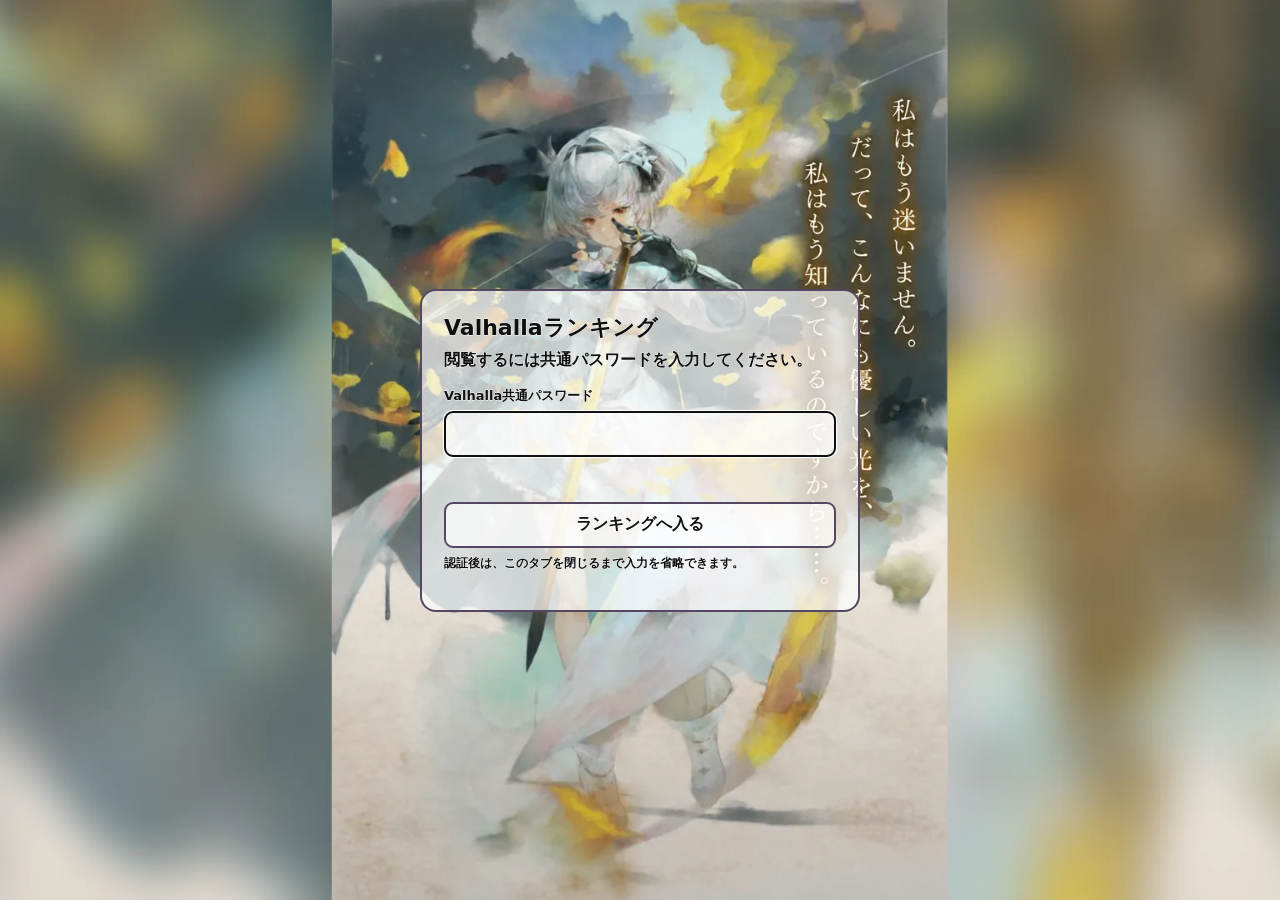
==== commit b87bd667: "公開画面 v115: formations.html" ====
--- a/formations.html
+++ b/formations.html
@@ -17,8 +17,8 @@
     <link rel="apple-touch-icon" sizes="180x180" href="pwa-icon-180.png?v=69" />
     <script src="pwa.js?v=73" defer></script>
     <link rel="stylesheet" href="formations-bulk.css?v=55" />
-    <link rel="stylesheet" href="formations.css?v=84" />
-    <link rel="stylesheet" href="site-auth.css?v=84" />
+    <link rel="stylesheet" href="formations.css?v=85" />
+    <link rel="stylesheet" href="site-auth.css?v=85" />
     <script src="site-auth.js?v=55" defer></script>
   </head>
   <body>
--- a/formations.css
+++ b/formations.css
@@ -24,7 +24,7 @@
   height: 100lvh;
   z-index: -1;
   pointer-events: none;
-  background: #e9e1eb url("site-theme-bg-pc-rest.png?v=6") center / cover no-repeat;
+  background: #e9e1eb url("site-theme-bg-pc-rest.webp?v=8") center / cover no-repeat;
 }
 dialog {
   background-color: transparent !important;
@@ -33,7 +33,7 @@
 }
 @media (max-width: 760px) {
   body::before {
-    background-image: url("site-theme-bg-mobile-rest.png?v=6");
+    background-image: url("site-theme-bg-mobile-rest.webp?v=8");
     background-position: center center;
     background-size: cover;
   }
@@ -470,7 +470,7 @@
   height: 100lvh;
   pointer-events: none;
   background-color: #e9e1eb;
-  background-image: url("site-theme-bg-pc-rest.png?v=6");
+  background-image: url("site-theme-bg-pc-rest.webp?v=8");
   background-position: center center;
   background-size: cover;
   background-repeat: no-repeat;
@@ -481,7 +481,7 @@
     width: 100vw;
     height: 100vh;
     height: 100lvh;
-    background-image: url("site-theme-bg-mobile-rest.png?v=6");
+    background-image: url("site-theme-bg-mobile-rest.webp?v=8");
     background-position: center center;
   }
 }
@@ -503,7 +503,7 @@
 body,
 dialog {
   background-color: #e9e1eb;
-  background-image: url("site-theme-bg-pc-rest.png?v=6");
+  background-image: url("site-theme-bg-pc-rest.webp?v=8");
   background-position: center;
   background-size: cover;
   background-repeat: no-repeat;
@@ -619,13 +619,13 @@
     z-index: -1;
     pointer-events: none;
     background-color: #e9e1eb;
-    background-image: url("site-theme-bg-mobile-rest.png?v=6");
+    background-image: url("site-theme-bg-mobile-rest.webp?v=8");
     background-position: center center;
     background-size: cover;
     background-repeat: no-repeat;
   }
   dialog {
-    background-image: url("site-theme-bg-mobile-rest.png?v=6");
+    background-image: url("site-theme-bg-mobile-rest.webp?v=8");
     background-attachment: fixed;
     background-position: center center;
     background-size: cover;
@@ -637,7 +637,7 @@
 body::before {
   content: ""; position: fixed; top: 0; left: 0; width: 100vw;
   height: 100vh; height: 100lvh; z-index: -1; pointer-events: none;
-  background: #e9e1eb url("site-theme-bg-pc-rest.png?v=6") center / cover no-repeat;
+  background: #e9e1eb url("site-theme-bg-pc-rest.webp?v=8") center / cover no-repeat;
 }
 dialog {
   background-color: transparent !important;
@@ -645,7 +645,7 @@
   background-attachment: initial !important;
 }
 @media (max-width: 760px) {
-  body::before { background-image: url("site-theme-bg-mobile-rest.png?v=6"); }
+  body::before { background-image: url("site-theme-bg-mobile-rest.webp?v=8"); }
   dialog { background-image: none !important; }
 }
 
@@ -662,7 +662,7 @@
 /* v7.4.58: editor/management dialogs fully cover the list below. */
 dialog[open] {
   background-color: #e9e1eb !important;
-  background-image: url("site-theme-bg-pc-rest.png?v=6") !important;
+  background-image: url("site-theme-bg-pc-rest.webp?v=8") !important;
   background-position: center center !important;
   background-size: cover !important;
   background-repeat: no-repeat !important;
@@ -671,7 +671,7 @@
 dialog::backdrop { background: #e9e1eb !important; }
 @media (max-width: 760px) {
   dialog[open] {
-    background-image: url("site-theme-bg-mobile-rest.png?v=6") !important;
+    background-image: url("site-theme-bg-mobile-rest.webp?v=8") !important;
     background-position: center center !important;
   }
 }
--- a/site-auth.css
+++ b/site-auth.css
@@ -6,7 +6,7 @@
   place-items: center;
   padding: 18px;
   background-color: #0e1117;
-  background-image: url("site-theme-bg-pc-rest.png?v=7");
+  background-image: url("site-theme-bg-pc-rest.webp?v=8");
   background-position: center;
   background-size: cover;
   background-repeat: no-repeat;
@@ -90,7 +90,7 @@
 @media (max-width: 600px) {
   #siteAuthGate {
     padding: 14px;
-    background-image: url("site-theme-bg-mobile-rest.png?v=7");
+    background-image: url("site-theme-bg-mobile-rest.webp?v=8");
     background-position: center center;
   }
   .siteAuthBox {
@@ -135,7 +135,7 @@
 #siteAuthGate {
   /* The gate must fully cover the TOP page while authentication is pending. */
   background-color: #e9e1eb !important;
-  background-image: url("site-theme-bg-pc-rest.png?v=7") !important;
+  background-image: url("site-theme-bg-pc-rest.webp?v=8") !important;
   background-position: center center !important;
   background-size: cover !important;
   background-repeat: no-repeat !important;
@@ -143,7 +143,7 @@
 
 @media (max-width: 600px) {
   #siteAuthGate {
-    background-image: url("site-theme-bg-mobile-rest.png?v=7") !important;
+    background-image: url("site-theme-bg-mobile-rest.webp?v=8") !important;
   }
 }
 
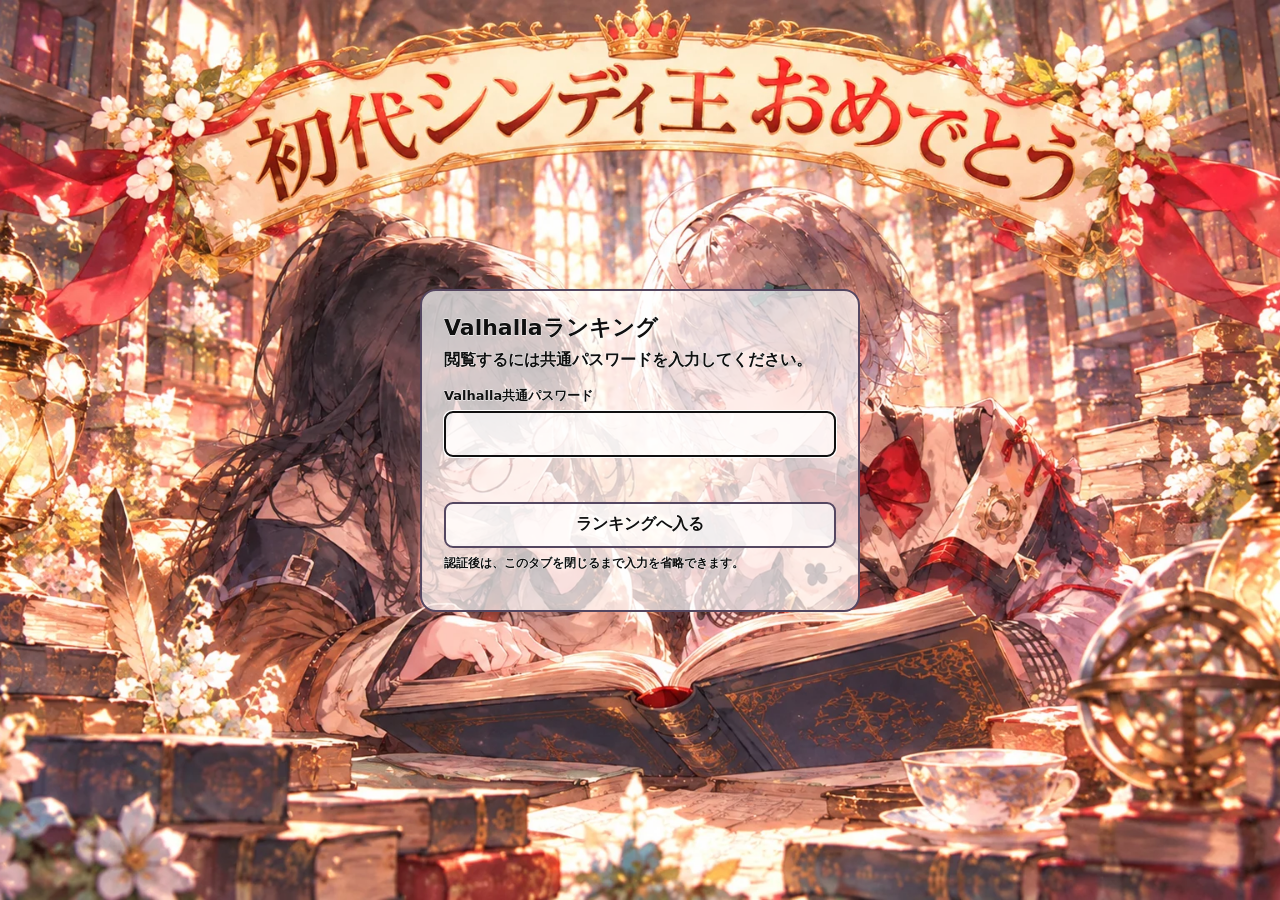
==== commit 9f9f91bc: "Refresh stylesheet URL for updated mobile background" ====
--- a/formations.html
+++ b/formations.html
@@ -17,7 +17,7 @@
     <link rel="apple-touch-icon" sizes="180x180" href="pwa-icon-180.png?v=69" />
     <script src="pwa.js?v=73" defer></script>
     <link rel="stylesheet" href="formations-bulk.css?v=55" />
-    <link rel="stylesheet" href="formations.css?v=85" />
+    <link rel="stylesheet" href="formations.css?v=86" />
     <link rel="stylesheet" href="site-auth.css?v=85" />
     <script src="site-auth.js?v=55" defer></script>
   </head>
--- a/formations.css
+++ b/formations.css
@@ -24,7 +24,7 @@
   height: 100lvh;
   z-index: -1;
   pointer-events: none;
-  background: #e9e1eb url("site-theme-bg-pc-rest.webp?v=8") center / cover no-repeat;
+  background: #e9e1eb url("site-theme-bg-pc-rest.webp?v=9") center / cover no-repeat;
 }
 dialog {
   background-color: transparent !important;
@@ -33,7 +33,7 @@
 }
 @media (max-width: 760px) {
   body::before {
-    background-image: url("site-theme-bg-mobile-rest.webp?v=8");
+    background-image: url("site-theme-bg-mobile-rest.webp?v=11");
     background-position: center center;
     background-size: cover;
   }
@@ -470,7 +470,7 @@
   height: 100lvh;
   pointer-events: none;
   background-color: #e9e1eb;
-  background-image: url("site-theme-bg-pc-rest.webp?v=8");
+  background-image: url("site-theme-bg-pc-rest.webp?v=9");
   background-position: center center;
   background-size: cover;
   background-repeat: no-repeat;
@@ -481,7 +481,7 @@
     width: 100vw;
     height: 100vh;
     height: 100lvh;
-    background-image: url("site-theme-bg-mobile-rest.webp?v=8");
+    background-image: url("site-theme-bg-mobile-rest.webp?v=11");
     background-position: center center;
   }
 }
@@ -503,7 +503,7 @@
 body,
 dialog {
   background-color: #e9e1eb;
-  background-image: url("site-theme-bg-pc-rest.webp?v=8");
+  background-image: url("site-theme-bg-pc-rest.webp?v=9");
   background-position: center;
   background-size: cover;
   background-repeat: no-repeat;
@@ -619,13 +619,13 @@
     z-index: -1;
     pointer-events: none;
     background-color: #e9e1eb;
-    background-image: url("site-theme-bg-mobile-rest.webp?v=8");
+    background-image: url("site-theme-bg-mobile-rest.webp?v=11");
     background-position: center center;
     background-size: cover;
     background-repeat: no-repeat;
   }
   dialog {
-    background-image: url("site-theme-bg-mobile-rest.webp?v=8");
+    background-image: url("site-theme-bg-mobile-rest.webp?v=11");
     background-attachment: fixed;
     background-position: center center;
     background-size: cover;
@@ -637,7 +637,7 @@
 body::before {
   content: ""; position: fixed; top: 0; left: 0; width: 100vw;
   height: 100vh; height: 100lvh; z-index: -1; pointer-events: none;
-  background: #e9e1eb url("site-theme-bg-pc-rest.webp?v=8") center / cover no-repeat;
+  background: #e9e1eb url("site-theme-bg-pc-rest.webp?v=9") center / cover no-repeat;
 }
 dialog {
   background-color: transparent !important;
@@ -645,7 +645,7 @@
   background-attachment: initial !important;
 }
 @media (max-width: 760px) {
-  body::before { background-image: url("site-theme-bg-mobile-rest.webp?v=8"); }
+  body::before { background-image: url("site-theme-bg-mobile-rest.webp?v=11"); }
   dialog { background-image: none !important; }
 }
 
@@ -662,7 +662,7 @@
 /* v7.4.58: editor/management dialogs fully cover the list below. */
 dialog[open] {
   background-color: #e9e1eb !important;
-  background-image: url("site-theme-bg-pc-rest.webp?v=8") !important;
+  background-image: url("site-theme-bg-pc-rest.webp?v=9") !important;
   background-position: center center !important;
   background-size: cover !important;
   background-repeat: no-repeat !important;
@@ -671,7 +671,7 @@
 dialog::backdrop { background: #e9e1eb !important; }
 @media (max-width: 760px) {
   dialog[open] {
-    background-image: url("site-theme-bg-mobile-rest.webp?v=8") !important;
+    background-image: url("site-theme-bg-mobile-rest.webp?v=11") !important;
     background-position: center center !important;
   }
 }
--- a/site-auth.css
+++ b/site-auth.css
@@ -6,7 +6,7 @@
   place-items: center;
   padding: 18px;
   background-color: #0e1117;
-  background-image: url("site-theme-bg-pc-rest.webp?v=8");
+  background-image: url("site-theme-bg-pc-rest.webp?v=9");
   background-position: center;
   background-size: cover;
   background-repeat: no-repeat;
@@ -90,7 +90,7 @@
 @media (max-width: 600px) {
   #siteAuthGate {
     padding: 14px;
-    background-image: url("site-theme-bg-mobile-rest.webp?v=8");
+    background-image: url("site-theme-bg-mobile-rest.webp?v=11");
     background-position: center center;
   }
   .siteAuthBox {
@@ -135,7 +135,7 @@
 #siteAuthGate {
   /* The gate must fully cover the TOP page while authentication is pending. */
   background-color: #e9e1eb !important;
-  background-image: url("site-theme-bg-pc-rest.webp?v=8") !important;
+  background-image: url("site-theme-bg-pc-rest.webp?v=9") !important;
   background-position: center center !important;
   background-size: cover !important;
   background-repeat: no-repeat !important;
@@ -143,7 +143,7 @@
 
 @media (max-width: 600px) {
   #siteAuthGate {
-    background-image: url("site-theme-bg-mobile-rest.webp?v=8") !important;
+    background-image: url("site-theme-bg-mobile-rest.webp?v=11") !important;
   }
 }
 
